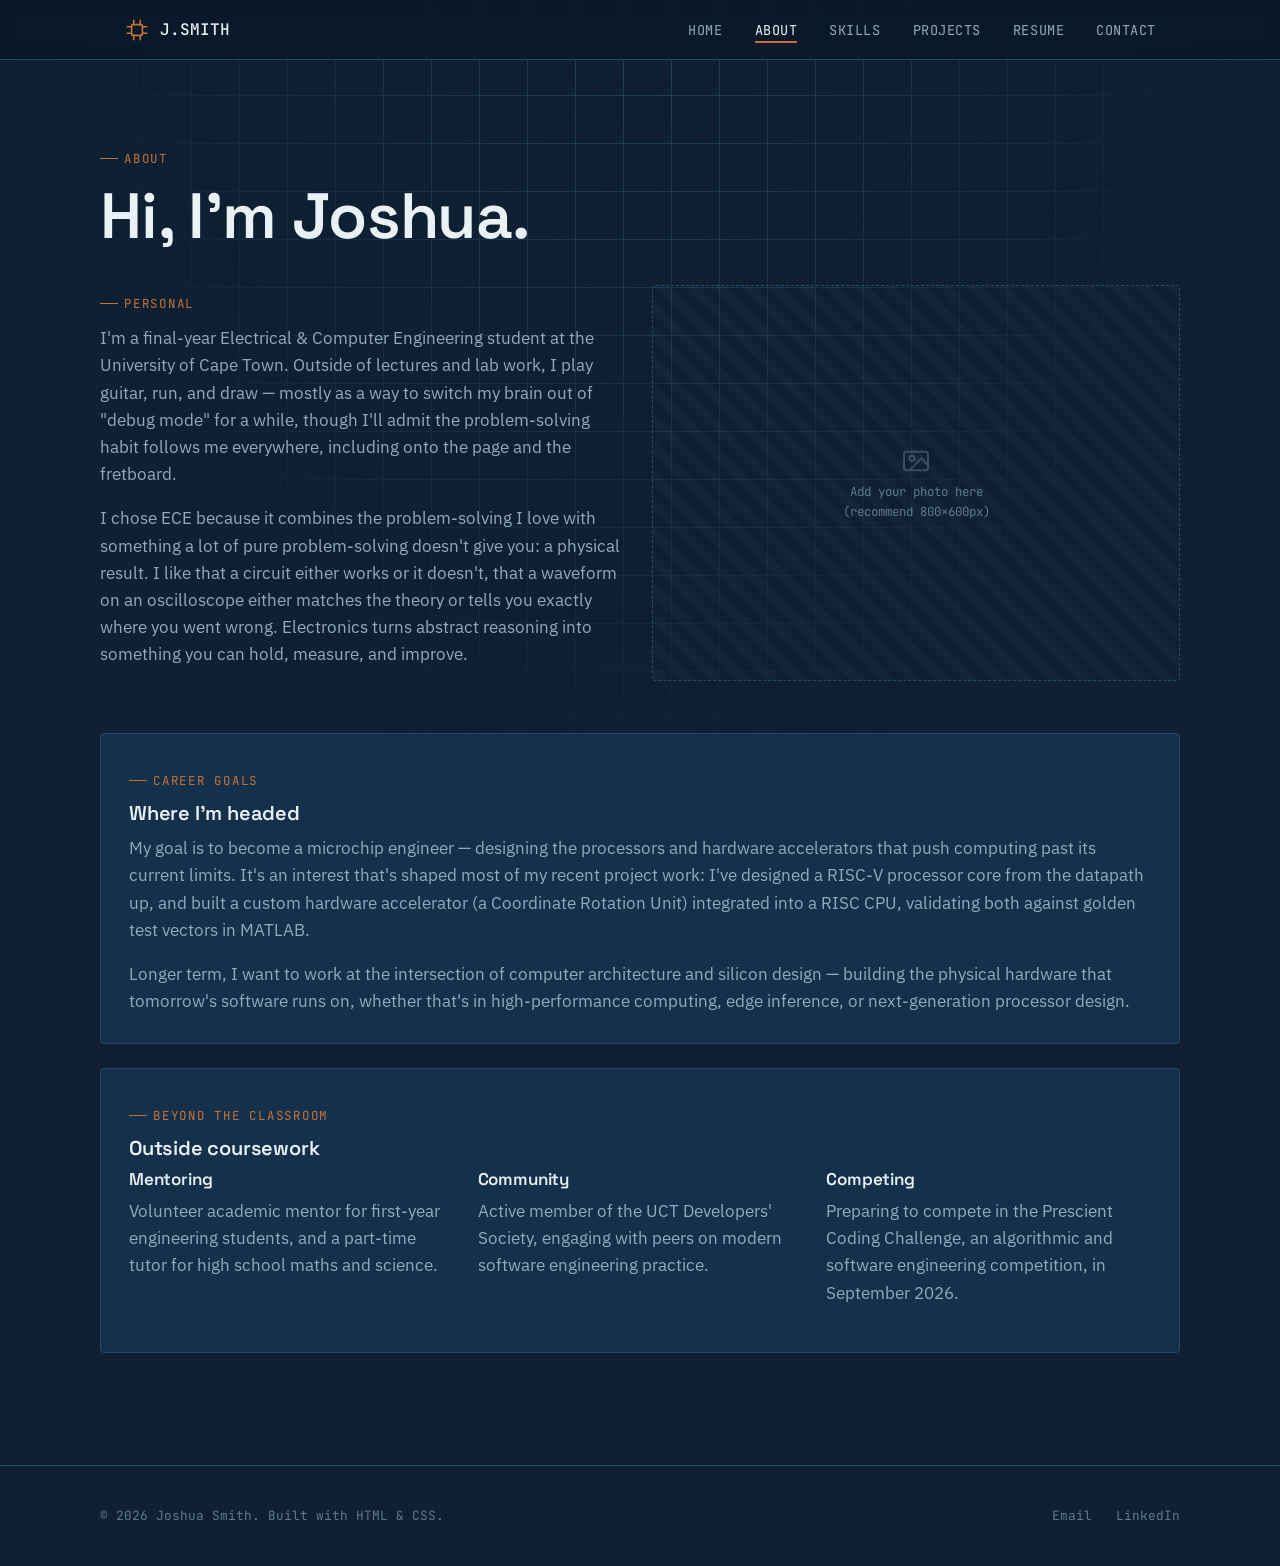
==== about.html @ 604dd44e "okay, final eportfolio, will have edits made in future" ====
<!DOCTYPE html>
<html lang="en">
<head>
<meta charset="UTF-8">
<meta name="viewport" content="width=device-width, initial-scale=1.0">
<title>About — Joshua Smith</title>
<link rel="preconnect" href="https://fonts.googleapis.com">
<link rel="preconnect" href="https://fonts.gstatic.com" crossorigin>
<link href="https://fonts.googleapis.com/css2?family=Space+Grotesk:wght@500;600;700&family=IBM+Plex+Sans:wght@400;500;600&family=JetBrains+Mono:wght@400;500&display=swap" rel="stylesheet">
<link rel="stylesheet" href="style.css">
</head>
<body class="page-about">
<a class="skip-link" href="#main">Skip to content</a>

<header class="site-header">
  <div class="header-inner">
    <a href="index.html" class="logo">
      <svg viewBox="0 0 24 24" fill="none" xmlns="http://www.w3.org/2000/svg" aria-hidden="true">
        <rect x="7" y="7" width="10" height="10" rx="1" stroke="var(--copper)" stroke-width="1.5"/>
        <path d="M9 7V3M15 7V3M9 21v-4M15 21v-4M7 9H3M7 15H3M21 9h-4M21 15h-4" stroke="var(--copper)" stroke-width="1.5" stroke-linecap="round"/>
      </svg>
      J.SMITH
    </a>
    <nav class="site-nav" aria-label="Main navigation">
      <button class="nav-toggle" aria-expanded="false" aria-controls="nav-list">Menu</button>
      <ul id="nav-list">
        <li><a href="index.html">Home</a></li>
        <li><a href="about.html" class="active">About</a></li>
        <li><a href="skills.html">Skills</a></li>
        <li><a href="projects.html">Projects</a></li>
        <li><a href="resume.html">Resume</a></li>
        <li><a href="contact.html">Contact</a></li>
      </ul>
    </nav>
  </div>
</header>

<main id="main">
  <section class="section">
    <div class="section-inner">
      <p class="eyebrow">About</p>
      <h1>Hi, I'm Joshua.</h1>

      <div class="grid-2" style="align-items:start; margin-top:2rem;">
        <div>
          <p class="eyebrow" style="margin-top:0;">Personal</p>
          <p>
            I'm a final-year Electrical &amp; Computer Engineering student at the
            University of Cape Town. Outside of lectures and lab work, I play
            guitar, run, and draw — mostly as a way to switch my brain out of
            "debug mode" for a while, though I'll admit the problem-solving habit
            follows me everywhere, including onto the page and the fretboard.
          </p>
          <p>
            I chose ECE because it combines the problem-solving I love with
            something a lot of pure problem-solving doesn't give you: a physical
            result. I like that a circuit either works or it doesn't, that a
            waveform on an oscilloscope either matches the theory or tells you
            exactly where you went wrong. Electronics turns abstract reasoning
            into something you can hold, measure, and improve.
          </p>
        </div>

        <div class="media-placeholder">
          <svg viewBox="0 0 24 24" fill="none" stroke="currentColor" stroke-width="1.5" aria-hidden="true">
            <rect x="3" y="5" width="18" height="14" rx="2"/>
            <circle cx="9" cy="10" r="2"/>
            <path d="M21 15l-5-5-9 9"/>
          </svg>
          Add your photo here<br>(recommend 800×600px)
        </div>
      </div>

      <div class="panel" style="margin-top:3rem;">
        <p class="eyebrow">Career Goals</p>
        <h3>Where I'm headed</h3>
        <p>
          My goal is to become a microchip engineer — designing the processors
          and hardware accelerators that push computing past its current limits.
          It's an interest that's shaped most of my recent project work: I've
          designed a RISC-V processor core from the datapath up, and built a
          custom hardware accelerator (a Coordinate Rotation Unit) integrated
          into a RISC CPU, validating both against golden test vectors in MATLAB.
        </p>
        <p style="margin-bottom:0;">
          Longer term, I want to work at the intersection of computer architecture
          and silicon design — building the physical hardware that tomorrow's
          software runs on, whether that's in high-performance computing, edge
          inference, or next-generation processor design.
        </p>
      </div>

      <div class="panel" style="margin-top:1.5rem;">
        <p class="eyebrow">Beyond the classroom</p>
        <h3>Outside coursework</h3>
        <div class="grid-3">
          <div>
            <h4>Mentoring</h4>
            <p>Volunteer academic mentor for first-year engineering students, and a part-time tutor for high school maths and science.</p>
          </div>
          <div>
            <h4>Community</h4>
            <p>Active member of the UCT Developers' Society, engaging with peers on modern software engineering practice.</p>
          </div>
          <div>
            <h4>Competing</h4>
            <p>Preparing to compete in the Prescient Coding Challenge, an algorithmic and software engineering competition, in September 2026.</p>
          </div>
        </div>
      </div>
    </div>
  </section>
</main>

<footer class="site-footer">
  <div class="footer-inner">
    <span>© 2026 Joshua Smith. Built with HTML &amp; CSS.</span>
    <div class="footer-links">
      <a href="mailto:joshuarsmith001@gmail.com">Email</a>
      <a href="https://www.linkedin.com/in/joshuarichardsmith/">LinkedIn</a>
    </div>
  </div>
</footer>

<script src="script.js"></script>
</body>
</html>
---- style.css ----
/* ============================================================
   EPORTFOLIO — Electrical & Electronic Engineering
   Design tokens: blueprint navy + copper trace + signal amber
   ============================================================ */

:root {
  --bg: #0e2032;
  --bg-alt: #0a1826;
  --panel: #15304a;
  --panel-border: #244a68;
  --copper: #c2723c;
  --copper-bright: #e08f52;
  --signal: #ffb454;
  --text: #eaf1f5;
  --text-muted: #93aabd;
  --text-faint: #5f7a90;
  --success: #6fcf97;

  --font-display: "Space Grotesk", "Segoe UI", sans-serif;
  --font-body: "IBM Plex Sans", "Segoe UI", sans-serif;
  --font-mono: "JetBrains Mono", "Consolas", monospace;

  --max-width: 1080px;
  --radius: 4px;
}

* { box-sizing: border-box; }
html { scroll-behavior: smooth; }

body {
  margin: 0;
  background: var(--bg);
  color: var(--text);
  font-family: var(--font-body);
  font-size: 17px;
  line-height: 1.6;
  background-image:
    linear-gradient(var(--panel-border) 1px, transparent 1px),
    linear-gradient(90deg, var(--panel-border) 1px, transparent 1px);
  background-size: 48px 48px;
  background-attachment: fixed;
  background-position: -1px -1px;
}

body::before {
  content: "";
  position: fixed;
  inset: 0;
  background: radial-gradient(ellipse at top, rgba(14,32,50,0.2) 0%, var(--bg) 65%);
  pointer-events: none;
  z-index: -1;
}

h1, h2, h3, h4 {
  font-family: var(--font-display);
  font-weight: 600;
  line-height: 1.15;
  margin: 0 0 0.5em;
  letter-spacing: -0.01em;
}

h1 { font-size: clamp(2.4rem, 5vw, 4rem); }
h2 { font-size: clamp(1.6rem, 3vw, 2.2rem); }
h3 { font-size: 1.25rem; }

p { margin: 0 0 1em; color: var(--text-muted); }
a { color: var(--copper-bright); text-decoration: none; }
a:hover { color: var(--signal); }

img { max-width: 100%; display: block; }

.eyebrow {
  display: inline-flex;
  align-items: center;
  gap: 0.5em;
  font-family: var(--font-mono);
  font-size: 0.78rem;
  letter-spacing: 0.14em;
  text-transform: uppercase;
  color: var(--copper);
  margin-bottom: 0.9em;
}
.eyebrow::before {
  content: "";
  width: 18px; height: 1px;
  background: var(--copper);
}

/* Skip link */
.skip-link {
  position: absolute;
  left: -999px;
  top: 0;
  background: var(--signal);
  color: #0e2032;
  padding: 0.6em 1em;
  z-index: 100;
  font-family: var(--font-mono);
}
.skip-link:focus {
  left: 1em;
  top: 1em;
}

/* Focus visibility */
a:focus-visible, button:focus-visible {
  outline: 2px solid var(--signal);
  outline-offset: 3px;
}

/* ============ HEADER / NAV ============ */
.site-header {
  position: sticky;
  top: 0;
  z-index: 50;
  background: rgba(10, 24, 38, 0.88);
  backdrop-filter: blur(8px);
  border-bottom: 1px solid var(--panel-border);
}
.header-inner {
  max-width: var(--max-width);
  margin: 0 auto;
  padding: 1rem 1.5rem;
  display: flex;
  align-items: center;
  justify-content: space-between;
}
.logo {
  display: flex;
  align-items: center;
  gap: 0.6em;
  font-family: var(--font-mono);
  font-weight: 500;
  color: var(--text);
  font-size: 1rem;
}
.logo svg { width: 26px; height: 26px; }
.logo:hover { color: var(--signal); }

.nav-toggle {
  display: none;
  background: none;
  border: 1px solid var(--panel-border);
  color: var(--text);
  font-family: var(--font-mono);
  font-size: 0.85rem;
  padding: 0.4em 0.8em;
  border-radius: var(--radius);
  cursor: pointer;
}

.site-nav ul {
  list-style: none;
  display: flex;
  gap: 2rem;
  margin: 0;
  padding: 0;
}
.site-nav a {
  color: var(--text-muted);
  font-family: var(--font-mono);
  font-size: 0.85rem;
  letter-spacing: 0.04em;
  text-transform: uppercase;
  position: relative;
  padding-bottom: 4px;
}
.site-nav a::after {
  content: "";
  position: absolute;
  left: 0; bottom: 0;
  width: 0;
  height: 2px;
  background: var(--copper);
  transition: width 0.25s ease;
}
.site-nav a:hover::after,
.site-nav a.active::after {
  width: 100%;
}
.site-nav a.active { color: var(--text); }

/* ============ LAYOUT ============ */
main { display: block; }
.section {
  padding: 5rem 1.5rem;
}
.section-inner {
  max-width: var(--max-width);
  margin: 0 auto;
}
.section--alt { background: var(--bg-alt); }
.section-head { max-width: 640px; margin-bottom: 3rem; }

/* ============ HERO ============ */
.hero {
  padding: 6rem 1.5rem 4rem;
  max-width: var(--max-width);
  margin: 0 auto;
  display: grid;
  grid-template-columns: 1.1fr 0.9fr;
  gap: 3rem;
  align-items: center;
}
.hero-text p.lede {
  font-size: 1.15rem;
  color: var(--text-muted);
  max-width: 46ch;
}
.hero-actions {
  display: flex;
  gap: 1rem;
  margin-top: 2rem;
  flex-wrap: wrap;
}

.btn {
  display: inline-flex;
  align-items: center;
  gap: 0.5em;
  font-family: var(--font-mono);
  font-size: 0.85rem;
  letter-spacing: 0.02em;
  padding: 0.85em 1.4em;
  border-radius: var(--radius);
  border: 1px solid var(--copper);
  transition: all 0.2s ease;
}
.btn--primary {
  background: var(--copper);
  color: #0e1a26;
  font-weight: 500;
}
.btn--primary:hover {
  background: var(--copper-bright);
  color: #0e1a26;
}
.btn--ghost {
  color: var(--text);
  border-color: var(--panel-border);
}
.btn--ghost:hover {
  border-color: var(--copper);
  color: var(--copper-bright);
}

/* circuit trace decoration */
.trace-graphic { width: 100%; height: auto; }
.trace-line {
  fill: none;
  stroke: var(--copper);
  stroke-width: 1.5;
  stroke-dasharray: 6 5;
  stroke-linecap: round;
}
.trace-node { fill: var(--bg); stroke: var(--copper-bright); stroke-width: 1.5; }
.trace-node.on { fill: var(--signal); stroke: var(--signal); }
.signal-dot {
  fill: var(--signal);
  filter: drop-shadow(0 0 4px rgba(255,180,84,0.9));
  offset-path: path("M10,120 C 90,120 90,40 170,40 S 250,120 330,120");
  animation: travel 4s linear infinite;
}
@keyframes travel {
  0% { offset-distance: 0%; }
  100% { offset-distance: 100%; }
}
@media (prefers-reduced-motion: reduce) {
  .signal-dot { animation: none; offset-distance: 40%; }
  html { scroll-behavior: auto; }
}

/* ============ CARDS / PANELS ============ */
.panel {
  background: var(--panel);
  border: 1px solid var(--panel-border);
  border-radius: var(--radius);
  padding: 1.75rem;
}

.grid-2 { display: grid; grid-template-columns: 1fr 1fr; gap: 1.5rem; }
.grid-3 { display: grid; grid-template-columns: repeat(3, 1fr); gap: 1.5rem; }

.tag {
  display: inline-block;
  font-family: var(--font-mono);
  font-size: 0.72rem;
  letter-spacing: 0.04em;
  text-transform: uppercase;
  color: var(--copper-bright);
  background: rgba(194, 114, 60, 0.12);
  border: 1px solid rgba(194, 114, 60, 0.4);
  padding: 0.25em 0.6em;
  border-radius: 3px;
  margin: 0 0.4em 0.4em 0;
}

/* Placeholder media box (for images/photos not yet added) */
.media-placeholder {
  aspect-ratio: 4 / 3;
  border: 1px dashed var(--panel-border);
  border-radius: var(--radius);
  display: flex;
  flex-direction: column;
  align-items: center;
  justify-content: center;
  gap: 0.4em;
  color: var(--text-faint);
  font-family: var(--font-mono);
  font-size: 0.78rem;
  text-align: center;
  background:
    repeating-linear-gradient(45deg, rgba(147,170,189,0.04) 0 10px, transparent 10px 20px);
}
.media-placeholder svg { width: 32px; height: 32px; opacity: 0.5; }

/* ============ SKILLS (datasheet table) ============ */
.spec-table {
  width: 100%;
  border-collapse: collapse;
  font-family: var(--font-mono);
  font-size: 0.9rem;
}
.spec-table caption {
  text-align: left;
  font-family: var(--font-mono);
  font-size: 0.75rem;
  letter-spacing: 0.1em;
  text-transform: uppercase;
  color: var(--text-faint);
  margin-bottom: 0.75rem;
}
.spec-table th {
  text-align: left;
  color: var(--text-faint);
  font-weight: 500;
  text-transform: uppercase;
  font-size: 0.72rem;
  letter-spacing: 0.08em;
  padding: 0.6em 0.8em;
  border-bottom: 1px solid var(--panel-border);
}
.spec-table td {
  padding: 0.85em 0.8em;
  border-bottom: 1px solid var(--panel-border);
  color: var(--text);
}
.level { display: inline-flex; gap: 4px; }
.level span {
  width: 14px; height: 6px;
  background: var(--panel-border);
  border-radius: 1px;
}
.level span.filled { background: var(--copper); }

/* ============ PROJECT / ARTEFACT CARDS ============ */
.project-card {
  display: grid;
  grid-template-columns: 240px 1fr;
  gap: 1.75rem;
  padding: 1.75rem;
  margin-bottom: 1.5rem;
}
.designator {
  font-family: var(--font-mono);
  color: var(--copper);
  font-size: 0.8rem;
  letter-spacing: 0.06em;
}
.project-card h3 { margin-top: 0.3em; }
.project-links { margin-top: 1rem; display: flex; gap: 1.25rem; }
.project-links a {
  font-family: var(--font-mono);
  font-size: 0.82rem;
  border-bottom: 1px solid transparent;
}
.project-links a:hover { border-bottom-color: var(--signal); }

/* ============ PINOUT / CONTACT ============ */
.pinout {
  list-style: none;
  margin: 0; padding: 0;
  border: 1px solid var(--panel-border);
  border-radius: var(--radius);
  overflow: hidden;
}
.pinout li {
  display: flex;
  justify-content: space-between;
  padding: 1em 1.25em;
  border-bottom: 1px solid var(--panel-border);
  font-family: var(--font-mono);
  font-size: 0.9rem;
}
.pinout li:last-child { border-bottom: none; }
.pinout li span:first-child { color: var(--text-faint); text-transform: uppercase; font-size: 0.78rem; letter-spacing: 0.06em; }

/* ============ FOOTER ============ */
.site-footer {
  border-top: 1px solid var(--panel-border);
  padding: 2.5rem 1.5rem;
  margin-top: 2rem;
}
.footer-inner {
  max-width: var(--max-width);
  margin: 0 auto;
  display: flex;
  justify-content: space-between;
  align-items: center;
  flex-wrap: wrap;
  gap: 1rem;
  font-family: var(--font-mono);
  font-size: 0.8rem;
  color: var(--text-faint);
}
.footer-inner a { color: var(--text-faint); }
.footer-inner a:hover { color: var(--copper-bright); }
.footer-links { display: flex; gap: 1.5rem; }

/* ============ RESPONSIVE ============ */
@media (max-width: 860px) {
  .hero { grid-template-columns: 1fr; }
  .grid-2, .grid-3 { grid-template-columns: 1fr; }
  .project-card { grid-template-columns: 1fr; }
}

@media (max-width: 720px) {
  .nav-toggle { display: inline-block; }
  .site-nav ul {
    display: none;
    position: absolute;
    top: 100%; left: 0; right: 0;
    flex-direction: column;
    gap: 0;
    background: var(--bg-alt);
    border-bottom: 1px solid var(--panel-border);
  }
  .site-nav ul.open { display: flex; }
  .site-nav li { border-top: 1px solid var(--panel-border); }
  .site-nav a { display: block; padding: 1em 1.5rem; }
  .site-nav a::after { display: none; }
  .header-inner { position: relative; }
}
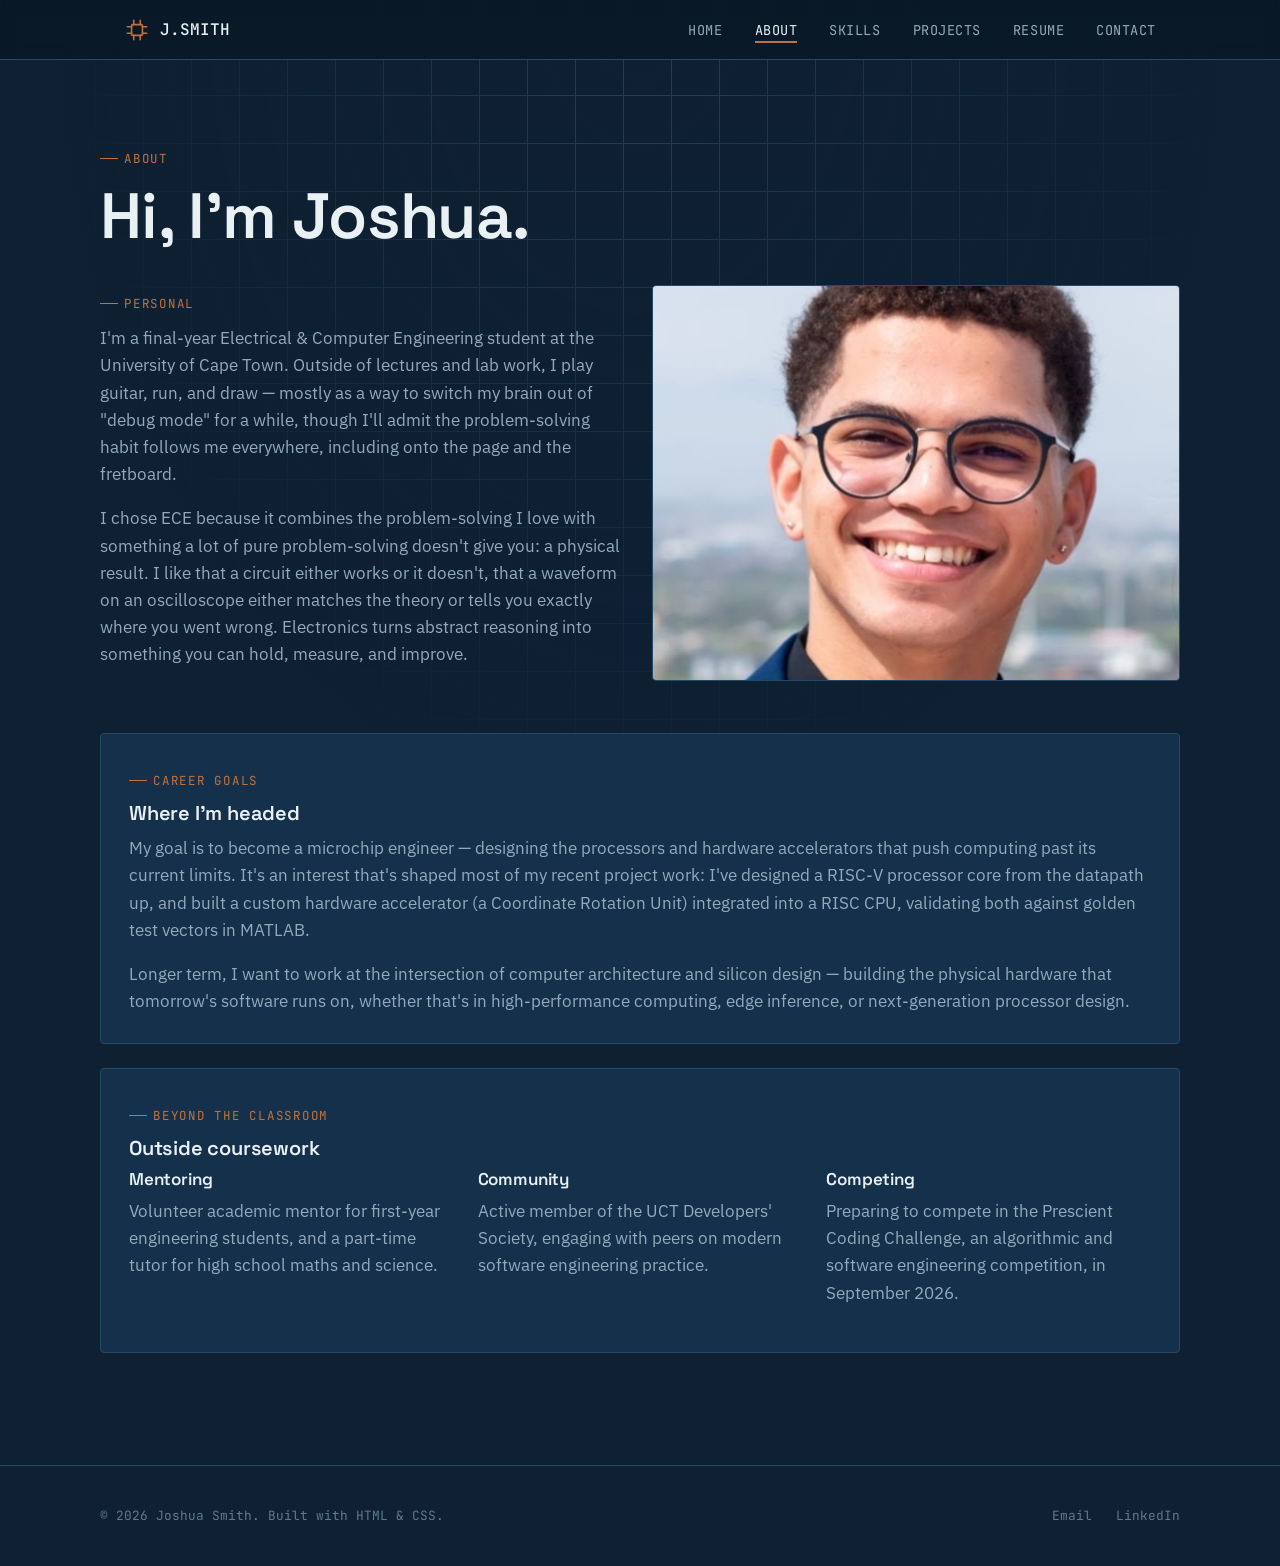
==== commit b7f4cdbf: "Update 1, projects" ====
--- a/about.html
+++ b/about.html
@@ -61,13 +61,8 @@
           </p>
         </div>
 
-        <div class="media-placeholder">
-          <svg viewBox="0 0 24 24" fill="none" stroke="currentColor" stroke-width="1.5" aria-hidden="true">
-            <rect x="3" y="5" width="18" height="14" rx="2"/>
-            <circle cx="9" cy="10" r="2"/>
-            <path d="M21 15l-5-5-9 9"/>
-          </svg>
-          Add your photo here<br>(recommend 800×600px)
+        <div class="media-placeholder has-photo">
+          <img src="assets/JSMITH%20Headshot.jpeg" alt="Portrait of Joshua Smith" style="width:100%; height:100%; object-fit:cover;">
         </div>
       </div>
 
--- a/style.css
+++ b/style.css
@@ -313,6 +313,12 @@
     repeating-linear-gradient(45deg, rgba(147,170,189,0.04) 0 10px, transparent 10px 20px);
 }
 .media-placeholder svg { width: 32px; height: 32px; opacity: 0.5; }
+.media-placeholder.has-photo {
+  border-style: solid;
+  background: none;
+  padding: 0;
+  overflow: hidden;
+}
 
 /* ============ SKILLS (datasheet table) ============ */
 .spec-table {
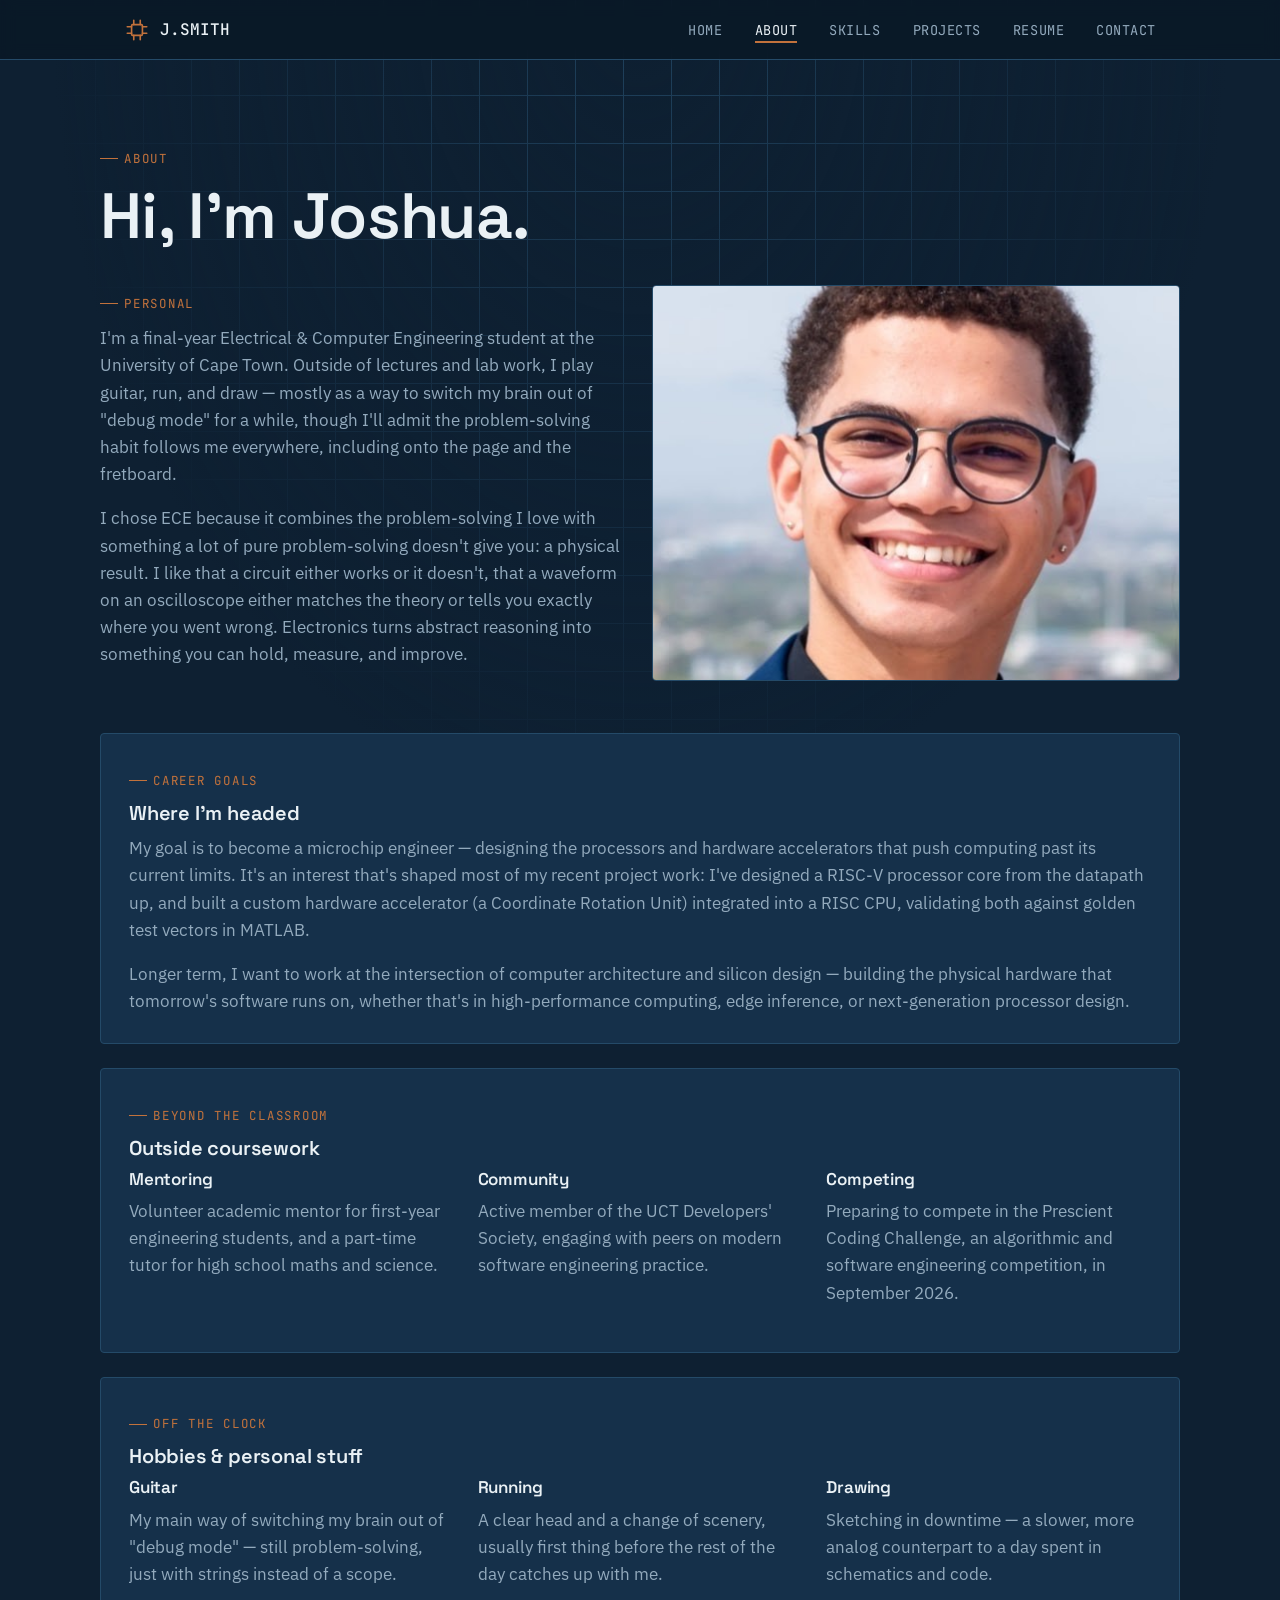
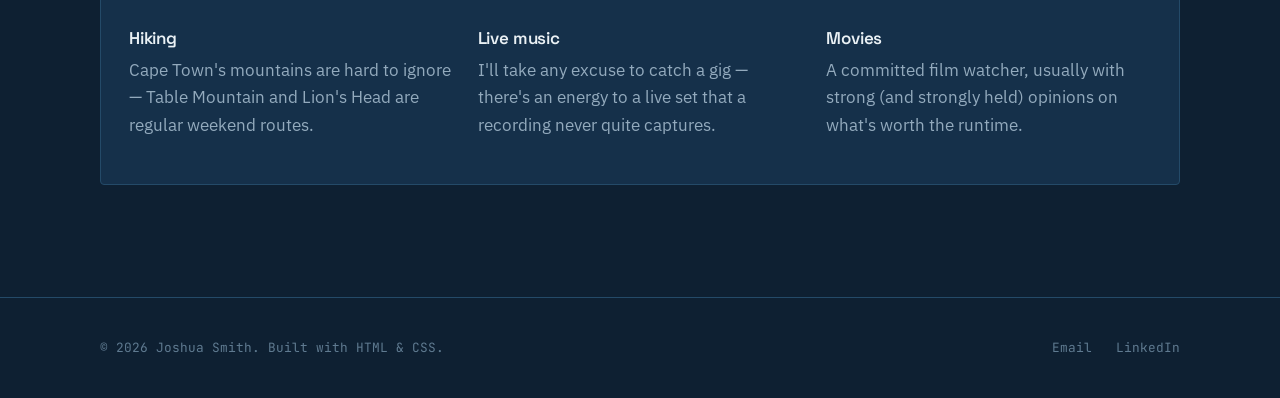
==== commit 6abe046a: "added personal" ====
--- a/about.html
+++ b/about.html
@@ -103,6 +103,37 @@
           </div>
         </div>
       </div>
+
+      <div class="panel" style="margin-top:1.5rem;">
+        <p class="eyebrow">Off the clock</p>
+        <h3>Hobbies &amp; personal stuff</h3>
+        <div class="grid-3">
+          <div>
+            <h4>Guitar</h4>
+            <p>My main way of switching my brain out of "debug mode" — still problem-solving, just with strings instead of a scope.</p>
+          </div>
+          <div>
+            <h4>Running</h4>
+            <p>A clear head and a change of scenery, usually first thing before the rest of the day catches up with me.</p>
+          </div>
+          <div>
+            <h4>Drawing</h4>
+            <p>Sketching in downtime — a slower, more analog counterpart to a day spent in schematics and code.</p>
+          </div>
+          <div>
+            <h4>Hiking</h4>
+            <p>Cape Town's mountains are hard to ignore — Table Mountain and Lion's Head are regular weekend routes.</p>
+          </div>
+          <div>
+            <h4>Live music</h4>
+            <p>I'll take any excuse to catch a gig — there's an energy to a live set that a recording never quite captures.</p>
+          </div>
+          <div>
+            <h4>Movies</h4>
+            <p>A committed film watcher, usually with strong (and strongly held) opinions on what's worth the runtime.</p>
+          </div>
+        </div>
+      </div>
     </div>
   </section>
 </main>
--- a/style.css
+++ b/style.css
@@ -25,10 +25,11 @@
 }
 
 * { box-sizing: border-box; }
-html { scroll-behavior: smooth; }
+html { scroll-behavior: smooth; overflow-x: hidden; }
 
 body {
   margin: 0;
+  overflow-x: hidden;
   background: var(--bg);
   color: var(--text);
   font-family: var(--font-body);
@@ -244,29 +245,65 @@
   color: var(--copper-bright);
 }
 
-/* circuit trace decoration */
-.trace-graphic { width: 100%; height: auto; }
-.trace-line {
+/* circuit-trace network decoration */
+.circuit-graphic { width: 100%; height: auto; }
+@media (min-width: 861px) {
+  .circuit-graphic { transform: scale(2); transform-origin: center; }
+}
+.circuit-trace {
   fill: none;
-  stroke: var(--copper);
+  stroke: var(--copper-bright);
   stroke-width: 1.5;
-  stroke-dasharray: 6 5;
   stroke-linecap: round;
-}
-.trace-node { fill: var(--bg); stroke: var(--copper-bright); stroke-width: 1.5; }
-.trace-node.on { fill: var(--signal); stroke: var(--signal); }
-.signal-dot {
-  fill: var(--signal);
-  filter: drop-shadow(0 0 4px rgba(255,180,84,0.9));
-  offset-path: path("M10,120 C 90,120 90,40 170,40 S 250,120 330,120");
-  animation: travel 4s linear infinite;
-}
-@keyframes travel {
-  0% { offset-distance: 0%; }
-  100% { offset-distance: 100%; }
+  stroke-linejoin: round;
+  stroke-dasharray: var(--len);
+  stroke-dashoffset: var(--len);
+  opacity: 0;
+  animation-name: circuit-draw;
+  animation-duration: var(--dur);
+  animation-delay: var(--delay);
+  animation-timing-function: ease-in-out;
+  animation-iteration-count: infinite;
+}
+@keyframes circuit-draw {
+  0% { stroke-dashoffset: var(--len); opacity: 0; }
+  8% { opacity: 0.9; }
+  35%, 68% { stroke-dashoffset: 0; opacity: 0.9; }
+  90%, 100% { stroke-dashoffset: var(--len); opacity: 0; }
+}
+.circuit-node {
+  fill: var(--bg);
+  stroke: var(--copper-bright);
+  stroke-width: 1.5;
+  opacity: 0;
+  animation-name: circuit-node-glow;
+  animation-duration: var(--dur);
+  animation-delay: var(--delay);
+  animation-timing-function: ease-in-out;
+  animation-iteration-count: infinite;
+}
+@keyframes circuit-node-glow {
+  0%, 30% { fill: var(--bg); opacity: 0; filter: none; }
+  38%, 65% { fill: var(--signal); opacity: 1; filter: drop-shadow(0 0 5px rgba(255,180,84,0.85)); }
+  90%, 100% { fill: var(--bg); opacity: 0; filter: none; }
+}
+.circuit-chip-body {
+  fill: var(--panel);
+  stroke: var(--copper-bright);
+  stroke-width: 1.5;
+  animation: circuit-chip-glow 3s ease-in-out infinite;
+}
+.circuit-chip-notch { fill: var(--copper); }
+.circuit-pin { fill: var(--copper-bright); opacity: 0.6; }
+@keyframes circuit-chip-glow {
+  0%, 100% { filter: none; stroke: var(--copper-bright); }
+  50% { filter: drop-shadow(0 0 8px rgba(255,180,84,0.55)); stroke: var(--signal); }
 }
 @media (prefers-reduced-motion: reduce) {
-  .signal-dot { animation: none; offset-distance: 40%; }
+  .circuit-trace, .circuit-node, .circuit-chip-body { animation: none; }
+  .circuit-trace { stroke-dashoffset: 0; opacity: 0.7; }
+  .circuit-node { fill: var(--signal); stroke: var(--signal); opacity: 0.9; }
+  .circuit-chip-body { filter: drop-shadow(0 0 6px rgba(255,180,84,0.55)); stroke: var(--signal); }
   html { scroll-behavior: auto; }
 }
 
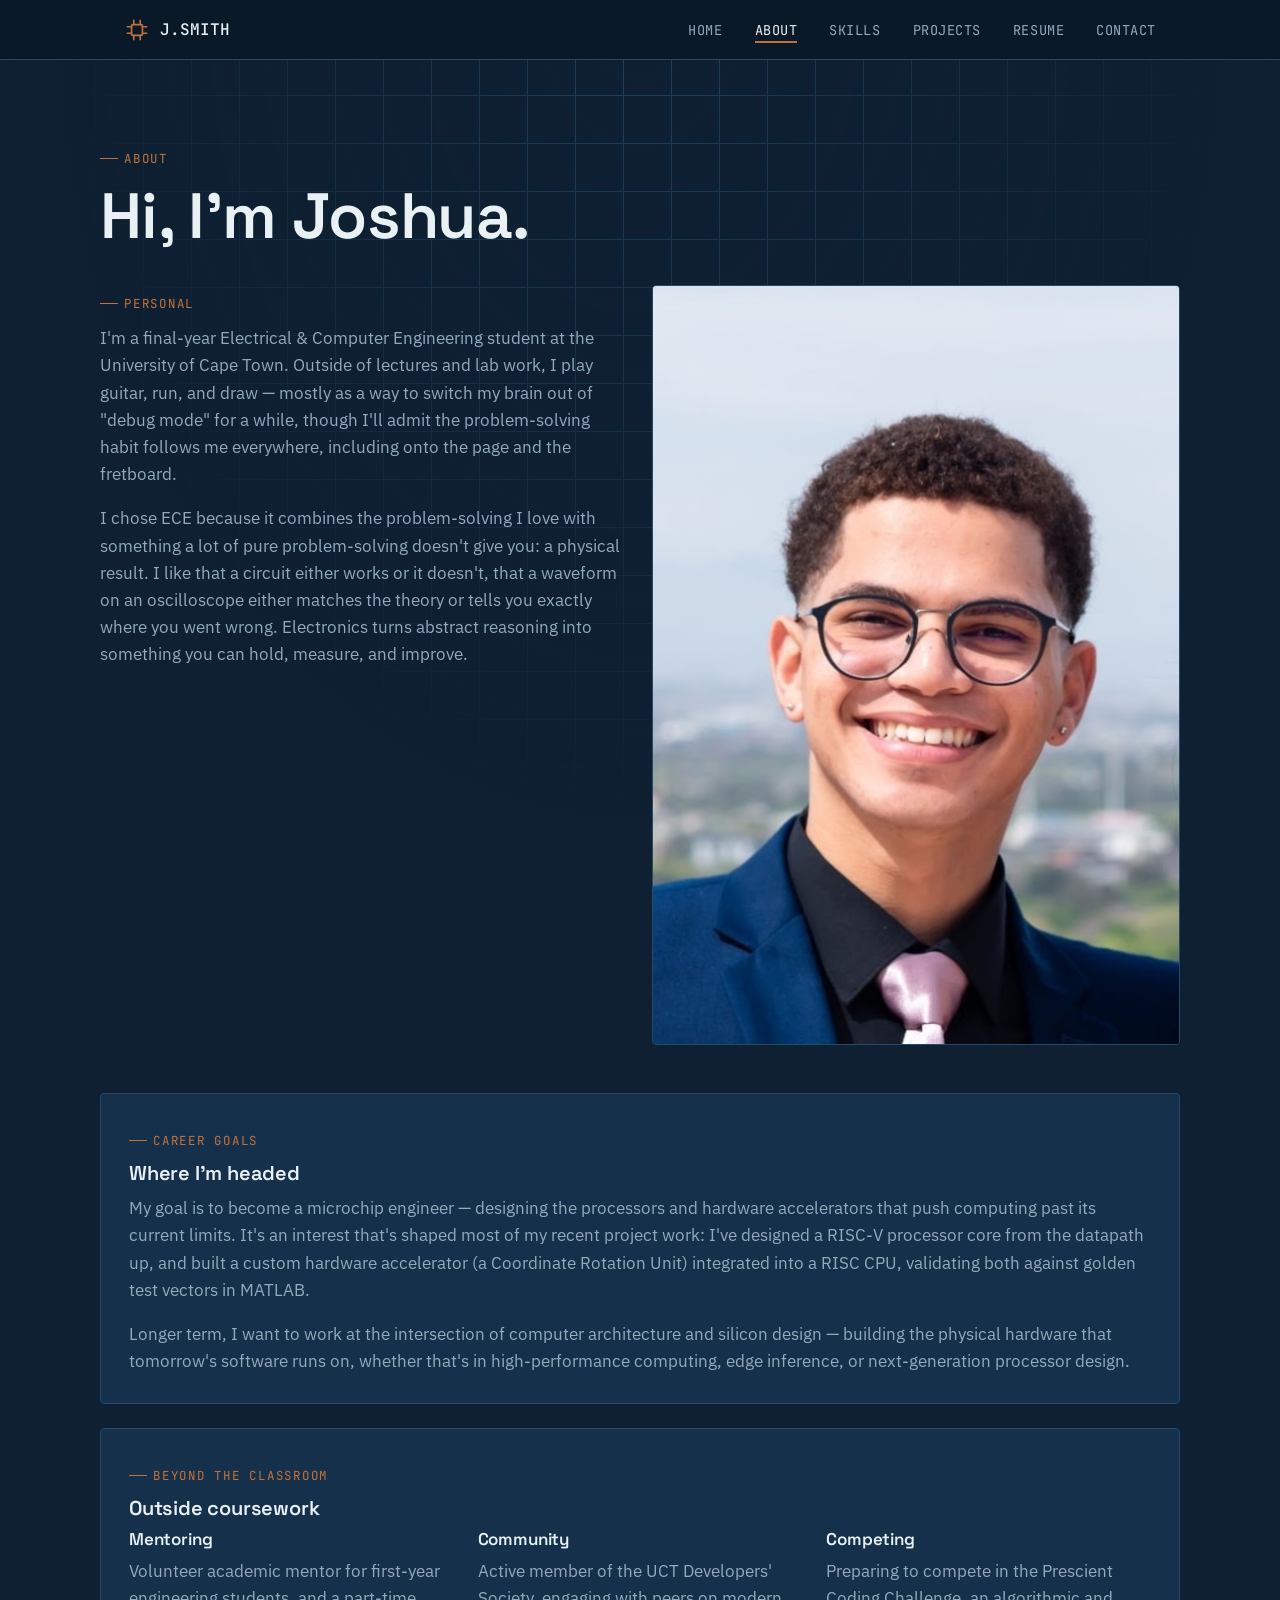
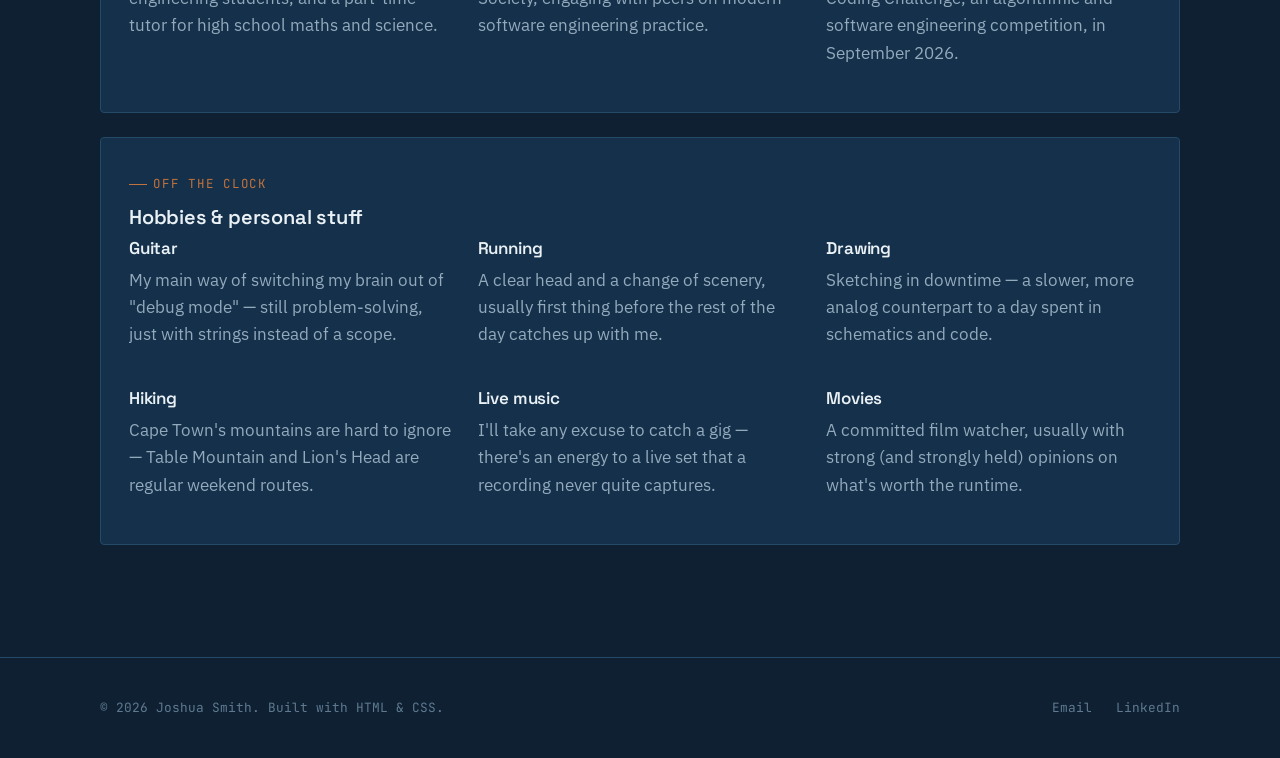
==== commit ac45d32e: "fixed headshot" ====
--- a/about.html
+++ b/about.html
@@ -61,7 +61,7 @@
           </p>
         </div>
 
-        <div class="media-placeholder has-photo">
+        <div class="media-placeholder has-photo" style="aspect-ratio:528/760;">
           <img src="assets/JSMITH%20Headshot.jpeg" alt="Portrait of Joshua Smith" style="width:100%; height:100%; object-fit:cover;">
         </div>
       </div>
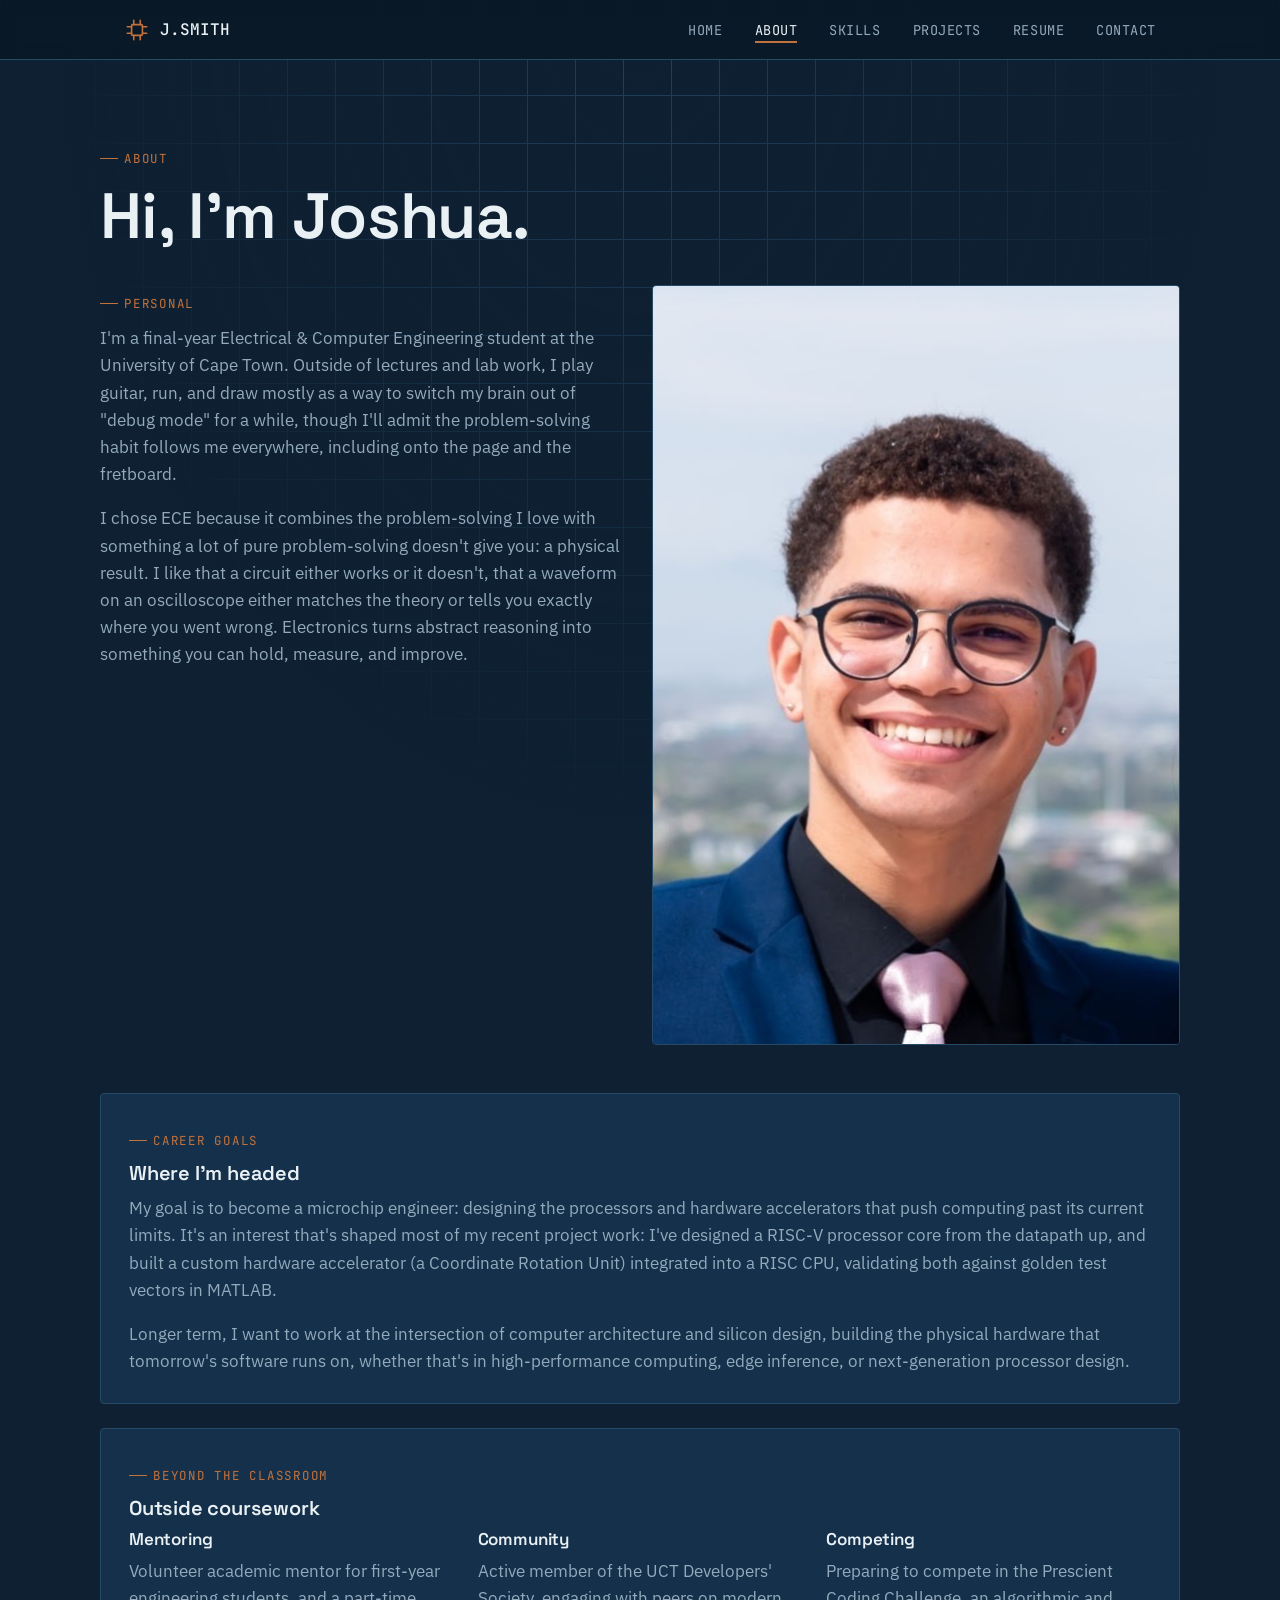
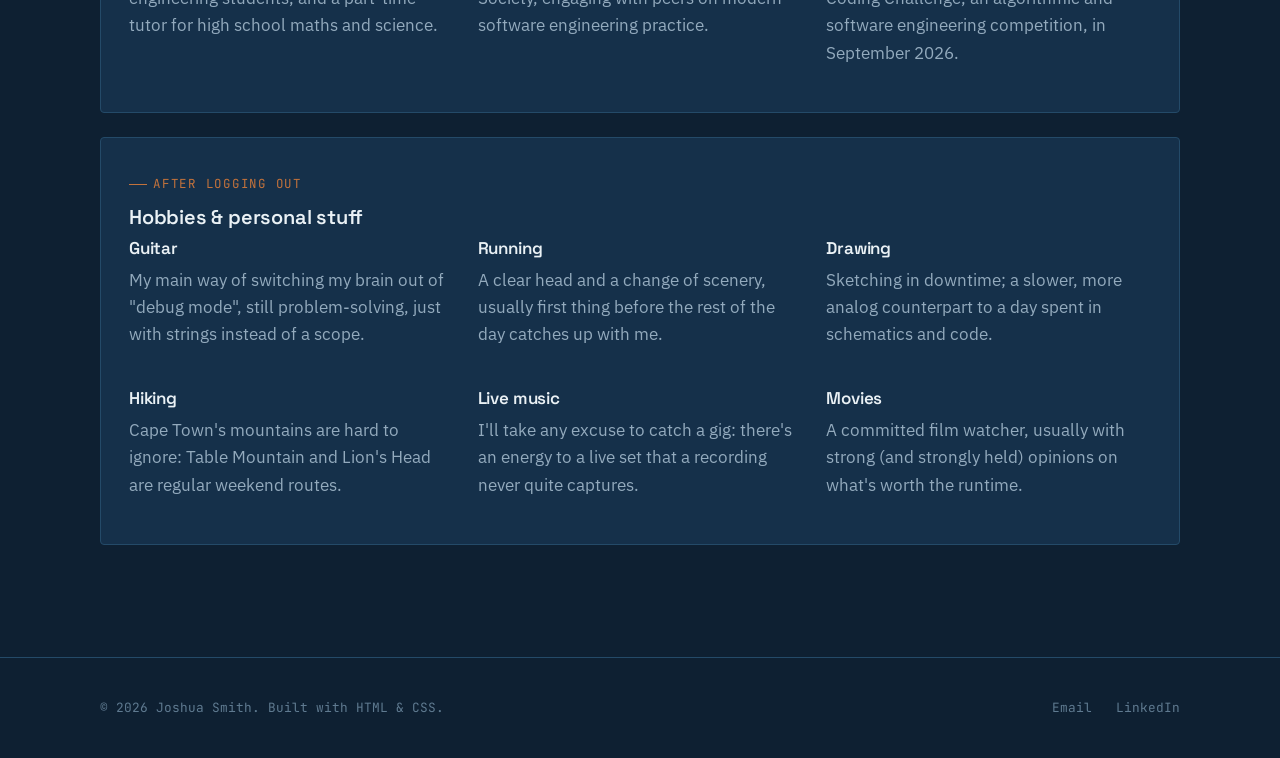
==== commit 91268665: "Edits and tweaks" ====
--- a/about.html
+++ b/about.html
@@ -47,7 +47,7 @@
           <p>
             I'm a final-year Electrical &amp; Computer Engineering student at the
             University of Cape Town. Outside of lectures and lab work, I play
-            guitar, run, and draw — mostly as a way to switch my brain out of
+            guitar, run, and draw mostly as a way to switch my brain out of
             "debug mode" for a while, though I'll admit the problem-solving habit
             follows me everywhere, including onto the page and the fretboard.
           </p>
@@ -70,7 +70,7 @@
         <p class="eyebrow">Career Goals</p>
         <h3>Where I'm headed</h3>
         <p>
-          My goal is to become a microchip engineer — designing the processors
+          My goal is to become a microchip engineer: designing the processors
           and hardware accelerators that push computing past its current limits.
           It's an interest that's shaped most of my recent project work: I've
           designed a RISC-V processor core from the datapath up, and built a
@@ -79,7 +79,7 @@
         </p>
         <p style="margin-bottom:0;">
           Longer term, I want to work at the intersection of computer architecture
-          and silicon design — building the physical hardware that tomorrow's
+          and silicon design, building the physical hardware that tomorrow's
           software runs on, whether that's in high-performance computing, edge
           inference, or next-generation processor design.
         </p>
@@ -105,12 +105,12 @@
       </div>
 
       <div class="panel" style="margin-top:1.5rem;">
-        <p class="eyebrow">Off the clock</p>
+        <p class="eyebrow">After logging out</p>
         <h3>Hobbies &amp; personal stuff</h3>
         <div class="grid-3">
           <div>
             <h4>Guitar</h4>
-            <p>My main way of switching my brain out of "debug mode" — still problem-solving, just with strings instead of a scope.</p>
+            <p>My main way of switching my brain out of "debug mode", still problem-solving, just with strings instead of a scope.</p>
           </div>
           <div>
             <h4>Running</h4>
@@ -118,15 +118,15 @@
           </div>
           <div>
             <h4>Drawing</h4>
-            <p>Sketching in downtime — a slower, more analog counterpart to a day spent in schematics and code.</p>
+            <p>Sketching in downtime; a slower, more analog counterpart to a day spent in schematics and code.</p>
           </div>
           <div>
             <h4>Hiking</h4>
-            <p>Cape Town's mountains are hard to ignore — Table Mountain and Lion's Head are regular weekend routes.</p>
+            <p>Cape Town's mountains are hard to ignore: Table Mountain and Lion's Head are regular weekend routes.</p>
           </div>
           <div>
             <h4>Live music</h4>
-            <p>I'll take any excuse to catch a gig — there's an energy to a live set that a recording never quite captures.</p>
+            <p>I'll take any excuse to catch a gig: there's an energy to a live set that a recording never quite captures.</p>
           </div>
           <div>
             <h4>Movies</h4>
